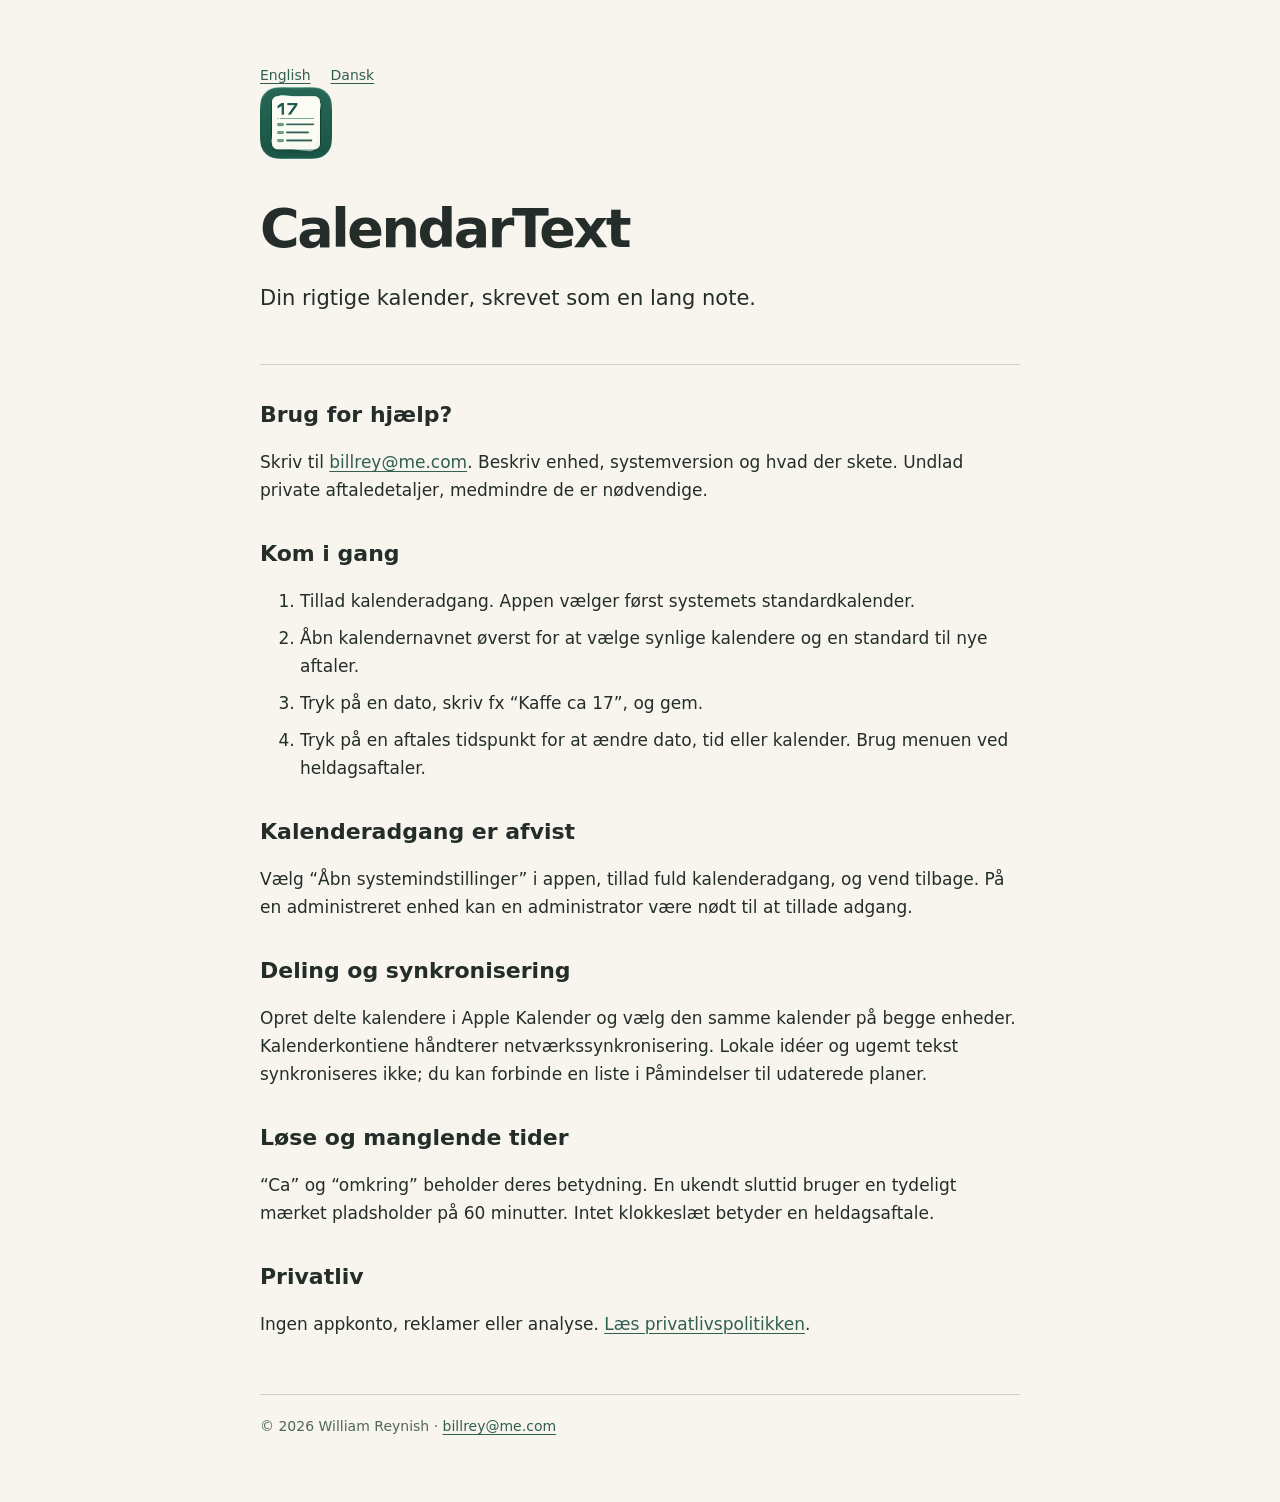
==== da/index.html @ 438ed826 "Publish CalendarText support and privacy pages" ====
<!doctype html><html lang="da"><head><meta charset="utf-8"><meta name="viewport" content="width=device-width,initial-scale=1"><meta name="description" content="CalendarText support and privacy information"><title>CalendarText Support</title><link rel="stylesheet" href="../style.css"><link rel="icon" href="../icon.png"></head><body><main><nav><a href="../index.html">English</a><a href="../da/index.html">Dansk</a></nav><header><img src="../icon.png" alt=""><h1>CalendarText</h1><p class="lead">Din rigtige kalender, skrevet som en lang note.</p></header><h2>Brug for hjælp?</h2><p>Skriv til <a href="mailto:billrey@me.com">billrey@me.com</a>. Beskriv enhed, systemversion og hvad der skete. Undlad private aftaledetaljer, medmindre de er nødvendige.</p><h2>Kom i gang</h2><ol><li>Tillad kalenderadgang. Appen vælger først systemets standardkalender.</li><li>Åbn kalendernavnet øverst for at vælge synlige kalendere og en standard til nye aftaler.</li><li>Tryk på en dato, skriv fx “Kaffe ca 17”, og gem.</li><li>Tryk på en aftales tidspunkt for at ændre dato, tid eller kalender. Brug menuen ved heldagsaftaler.</li></ol><h2>Kalenderadgang er afvist</h2><p>Vælg “Åbn systemindstillinger” i appen, tillad fuld kalenderadgang, og vend tilbage. På en administreret enhed kan en administrator være nødt til at tillade adgang.</p><h2>Deling og synkronisering</h2><p>Opret delte kalendere i Apple Kalender og vælg den samme kalender på begge enheder. Kalenderkontiene håndterer netværkssynkronisering. Lokale idéer og ugemt tekst synkroniseres ikke; du kan forbinde en liste i Påmindelser til udaterede planer.</p><h2>Løse og manglende tider</h2><p>“Ca” og “omkring” beholder deres betydning. En ukendt sluttid bruger en tydeligt mærket pladsholder på 60 minutter. Intet klokkeslæt betyder en heldagsaftale.</p><h2>Privatliv</h2><p>Ingen appkonto, reklamer eller analyse. <a href="privacy.html">Læs privatlivspolitikken</a>.</p><footer>© 2026 William Reynish · <a href="mailto:billrey@me.com">billrey@me.com</a></footer></main></body></html>
---- style.css ----
html{color-scheme:light dark;font:17px/1.65 system-ui,-apple-system,sans-serif;background:#f7f5ee;color:#242d29}body{margin:0}main{max-width:760px;margin:64px auto;padding:0 24px}nav,footer{font-size:14px;color:#52675c}nav a{margin-right:20px}h1{font-size:clamp(32px,7vw,54px);letter-spacing:-.045em;line-height:1.12;margin:32px 0 20px}h2{font-size:22px;line-height:1.3;margin-top:36px}a{color:#315f50;text-underline-offset:3px}header{border-bottom:1px solid #c8d1c6;padding-bottom:28px}header img{width:72px;height:72px;border-radius:16px}.lead{font-size:21px}footer{margin-top:56px;border-top:1px solid #c8d1c6;padding-top:20px}li{margin:9px 0}@media(prefers-color-scheme:dark){html{background:#1d2420;color:#eef1e9}a{color:#a5ccb8}nav,footer{color:#acbdb1}}
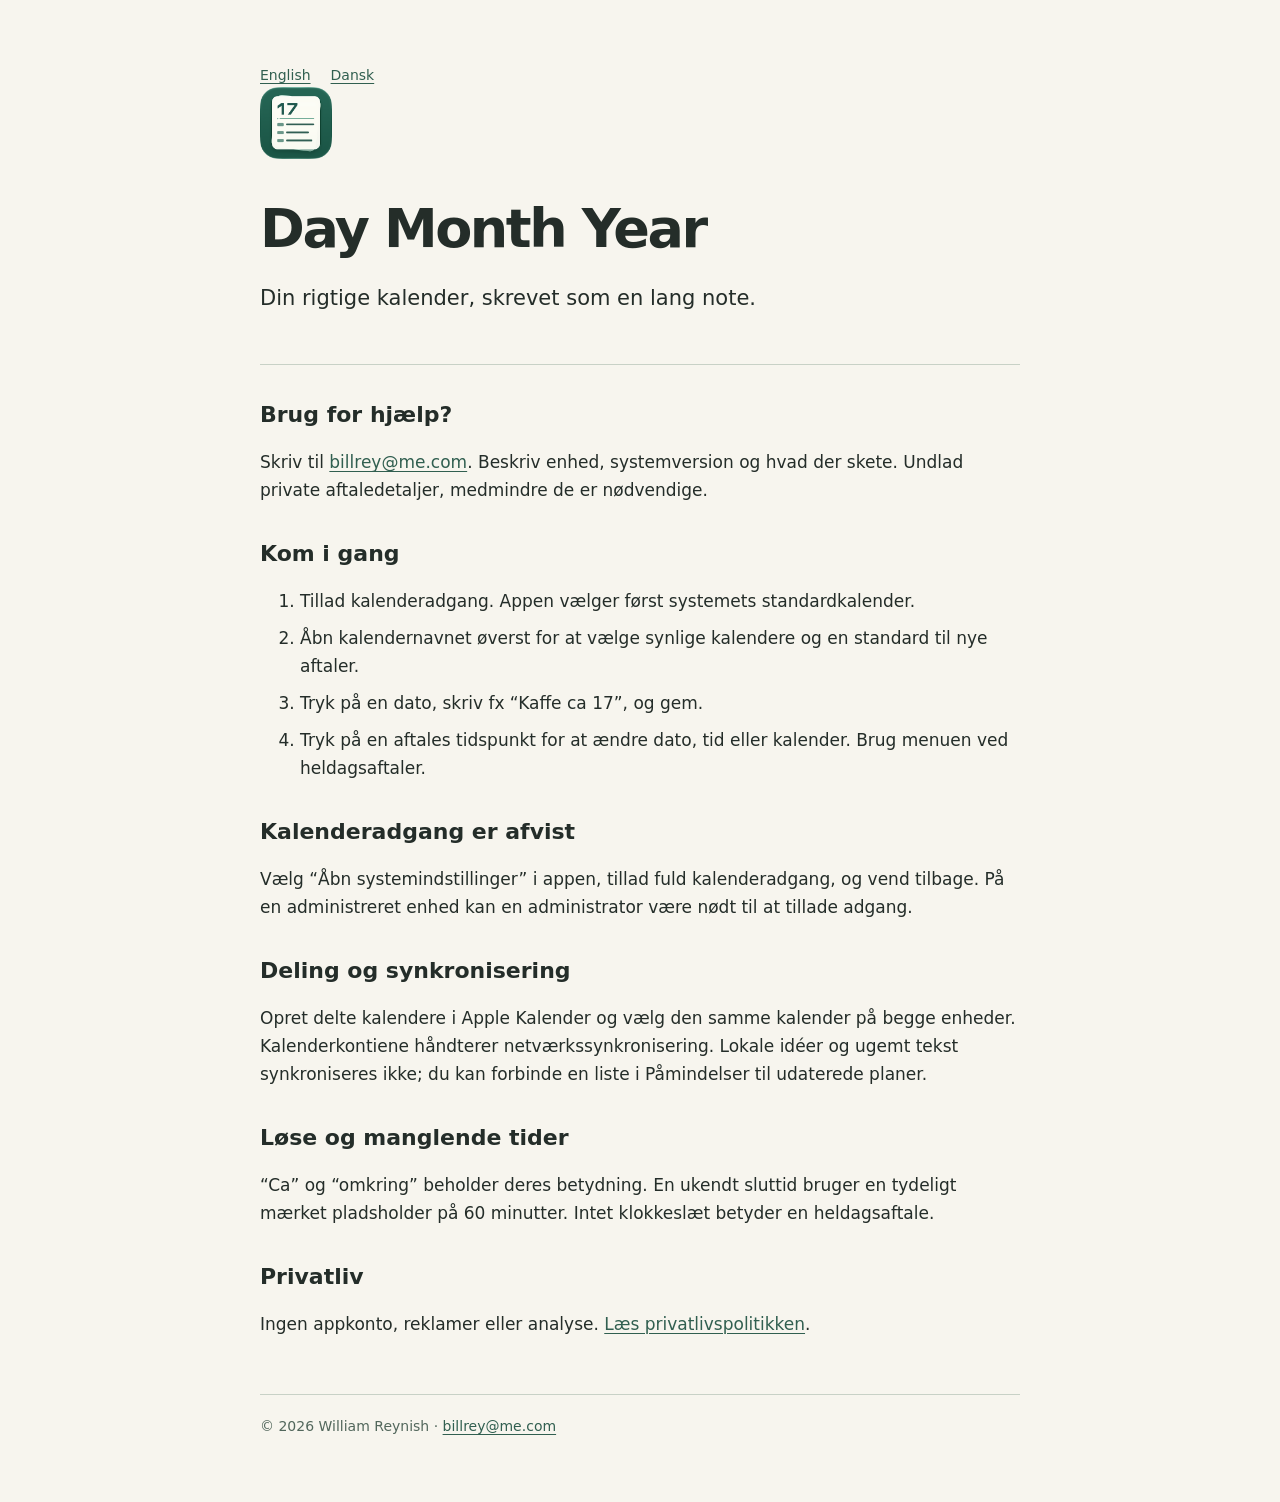
==== commit 31862d5c: "Rename CalendarText to Day Month Year" ====
--- a/da/index.html
+++ b/da/index.html
@@ -1 +1 @@
-<!doctype html><html lang="da"><head><meta charset="utf-8"><meta name="viewport" content="width=device-width,initial-scale=1"><meta name="description" content="CalendarText support and privacy information"><title>CalendarText Support</title><link rel="stylesheet" href="../style.css"><link rel="icon" href="../icon.png"></head><body><main><nav><a href="../index.html">English</a><a href="../da/index.html">Dansk</a></nav><header><img src="../icon.png" alt=""><h1>CalendarText</h1><p class="lead">Din rigtige kalender, skrevet som en lang note.</p></header><h2>Brug for hjælp?</h2><p>Skriv til <a href="mailto:billrey@me.com">billrey@me.com</a>. Beskriv enhed, systemversion og hvad der skete. Undlad private aftaledetaljer, medmindre de er nødvendige.</p><h2>Kom i gang</h2><ol><li>Tillad kalenderadgang. Appen vælger først systemets standardkalender.</li><li>Åbn kalendernavnet øverst for at vælge synlige kalendere og en standard til nye aftaler.</li><li>Tryk på en dato, skriv fx “Kaffe ca 17”, og gem.</li><li>Tryk på en aftales tidspunkt for at ændre dato, tid eller kalender. Brug menuen ved heldagsaftaler.</li></ol><h2>Kalenderadgang er afvist</h2><p>Vælg “Åbn systemindstillinger” i appen, tillad fuld kalenderadgang, og vend tilbage. På en administreret enhed kan en administrator være nødt til at tillade adgang.</p><h2>Deling og synkronisering</h2><p>Opret delte kalendere i Apple Kalender og vælg den samme kalender på begge enheder. Kalenderkontiene håndterer netværkssynkronisering. Lokale idéer og ugemt tekst synkroniseres ikke; du kan forbinde en liste i Påmindelser til udaterede planer.</p><h2>Løse og manglende tider</h2><p>“Ca” og “omkring” beholder deres betydning. En ukendt sluttid bruger en tydeligt mærket pladsholder på 60 minutter. Intet klokkeslæt betyder en heldagsaftale.</p><h2>Privatliv</h2><p>Ingen appkonto, reklamer eller analyse. <a href="privacy.html">Læs privatlivspolitikken</a>.</p><footer>© 2026 William Reynish · <a href="mailto:billrey@me.com">billrey@me.com</a></footer></main></body></html>+<!doctype html><html lang="da"><head><meta charset="utf-8"><meta name="viewport" content="width=device-width,initial-scale=1"><meta name="description" content="Day Month Year support and privacy information"><title>Day Month Year Support</title><link rel="stylesheet" href="../style.css"><link rel="icon" href="../icon.png"></head><body><main><nav><a href="../index.html">English</a><a href="../da/index.html">Dansk</a></nav><header><img src="../icon.png" alt=""><h1>Day Month Year</h1><p class="lead">Din rigtige kalender, skrevet som en lang note.</p></header><h2>Brug for hjælp?</h2><p>Skriv til <a href="mailto:billrey@me.com">billrey@me.com</a>. Beskriv enhed, systemversion og hvad der skete. Undlad private aftaledetaljer, medmindre de er nødvendige.</p><h2>Kom i gang</h2><ol><li>Tillad kalenderadgang. Appen vælger først systemets standardkalender.</li><li>Åbn kalendernavnet øverst for at vælge synlige kalendere og en standard til nye aftaler.</li><li>Tryk på en dato, skriv fx “Kaffe ca 17”, og gem.</li><li>Tryk på en aftales tidspunkt for at ændre dato, tid eller kalender. Brug menuen ved heldagsaftaler.</li></ol><h2>Kalenderadgang er afvist</h2><p>Vælg “Åbn systemindstillinger” i appen, tillad fuld kalenderadgang, og vend tilbage. På en administreret enhed kan en administrator være nødt til at tillade adgang.</p><h2>Deling og synkronisering</h2><p>Opret delte kalendere i Apple Kalender og vælg den samme kalender på begge enheder. Kalenderkontiene håndterer netværkssynkronisering. Lokale idéer og ugemt tekst synkroniseres ikke; du kan forbinde en liste i Påmindelser til udaterede planer.</p><h2>Løse og manglende tider</h2><p>“Ca” og “omkring” beholder deres betydning. En ukendt sluttid bruger en tydeligt mærket pladsholder på 60 minutter. Intet klokkeslæt betyder en heldagsaftale.</p><h2>Privatliv</h2><p>Ingen appkonto, reklamer eller analyse. <a href="privacy.html">Læs privatlivspolitikken</a>.</p><footer>© 2026 William Reynish · <a href="mailto:billrey@me.com">billrey@me.com</a></footer></main></body></html>
